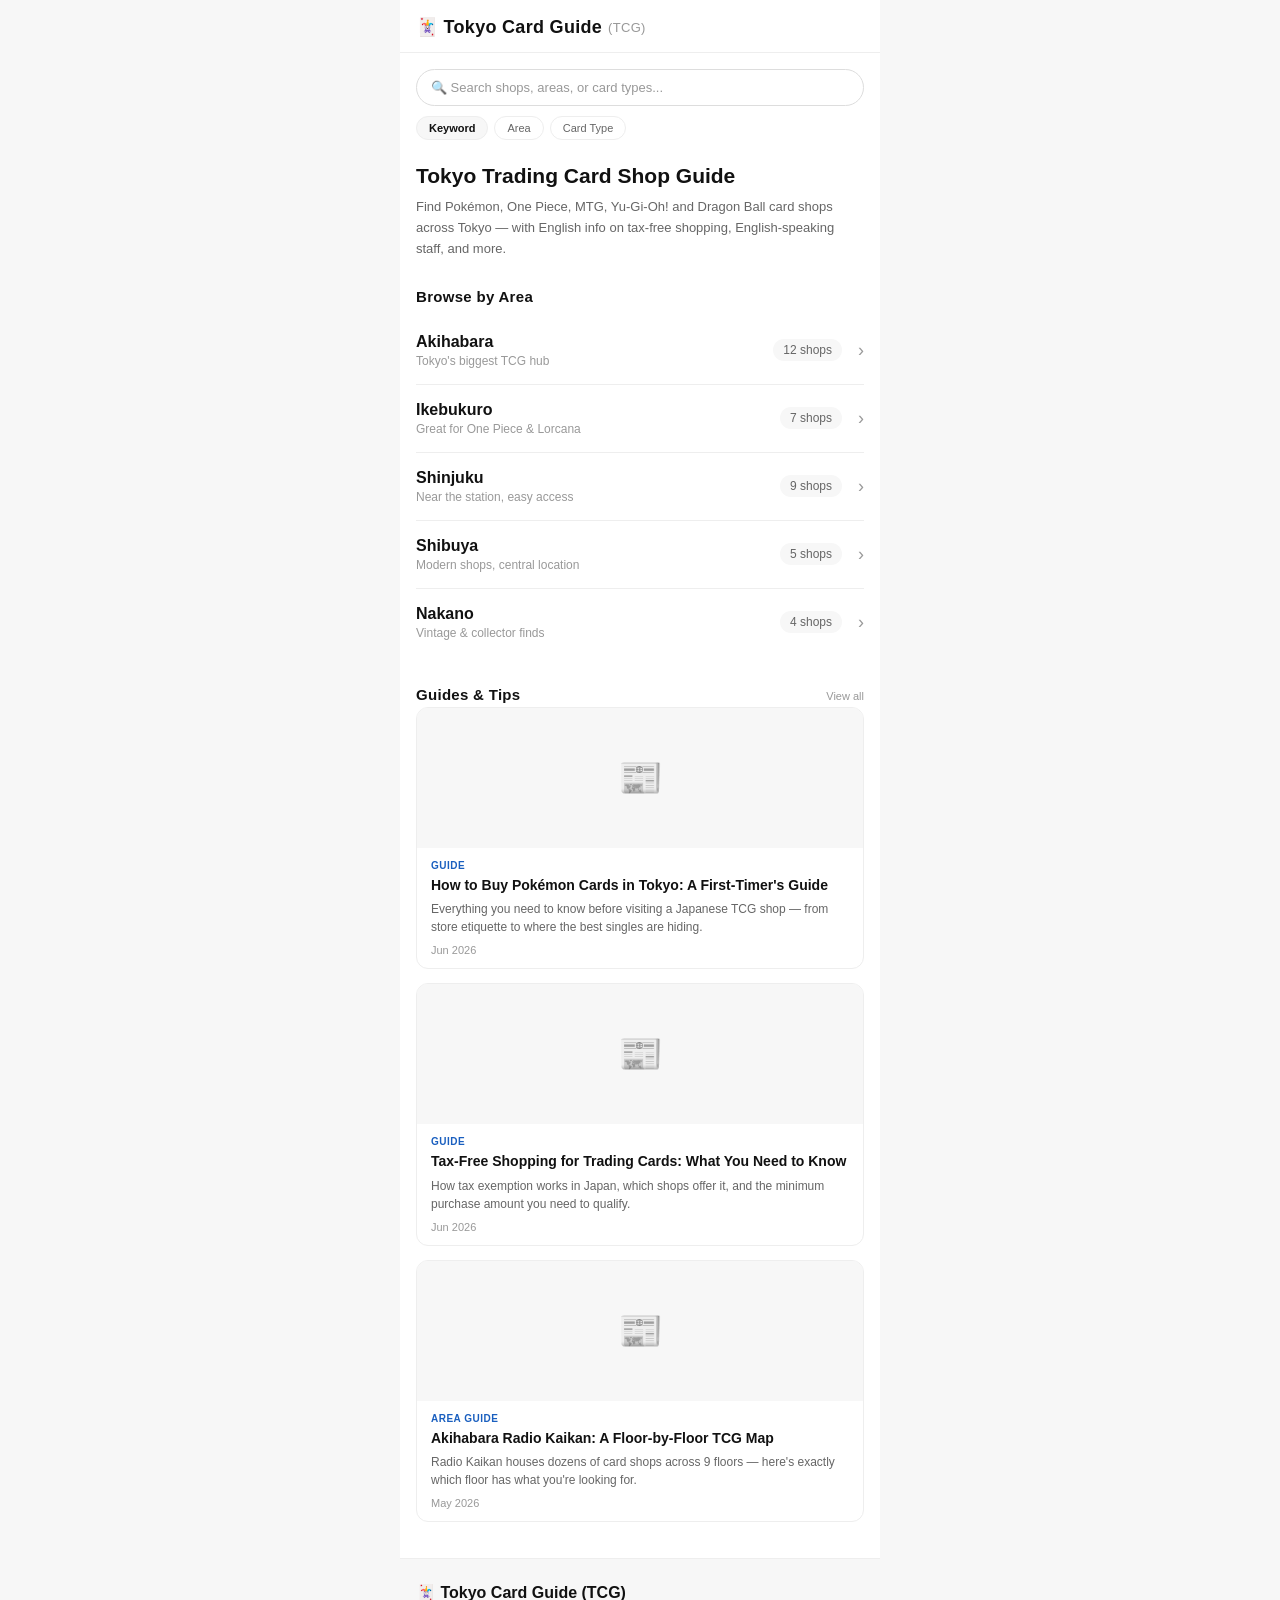
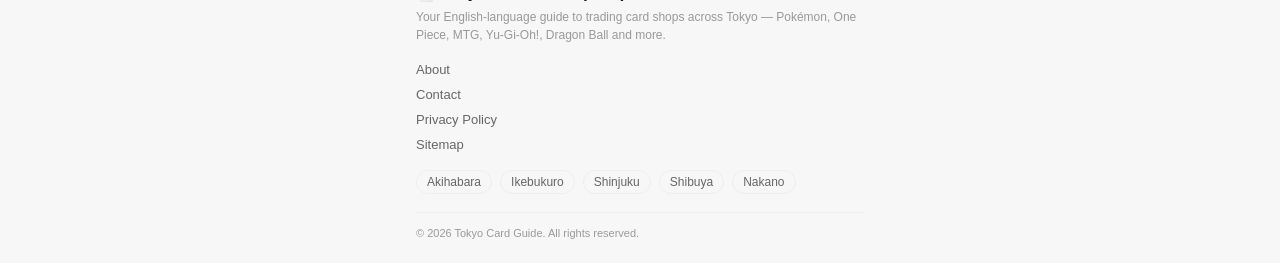
==== index.html @ d013897f "Add files via upload" ====
<!DOCTYPE html>
<html lang="en">
<head>
<meta charset="UTF-8">
<meta name="viewport" content="width=device-width, initial-scale=1.0">
<title>Tokyo Card Guide (TCG) - Trading Card Shop Guide for Tokyo</title>
<meta name="description" content="Find Pokémon, One Piece, MTG, Yu-Gi-Oh! and Dragon Ball card shops across Tokyo. English info on tax-free shopping, English-speaking staff, and more.">
<link rel="canonical" href="https://tokyocardguide.com/">
<link rel="stylesheet" href="style.css">
</head>
<body>
<div id="app">

  <!-- HEADER -->
  <header class="header">
    <div class="header-top">
      <div class="logo"><a href="index.html">🃏 Tokyo Card Guide <span>(TCG)</span></a></div>
    </div>
  </header>

  <div class="page-content">

    <!-- Search bar (visual placeholder for now) -->
    <div class="search-block">
      <div class="search-bar">
        <span>🔍 Search shops, areas, or card types...</span>
      </div>
      <div class="search-tabs">
        <span class="search-tab active">Keyword</span>
        <span class="search-tab">Area</span>
        <span class="search-tab">Card Type</span>
      </div>
    </div>

    <!-- About -->
    <div class="about-block">
      <h1>Tokyo Trading Card Shop Guide</h1>
      <p>Find Pokémon, One Piece, MTG, Yu-Gi-Oh! and Dragon Ball card shops across Tokyo — with English info on tax-free shopping, English-speaking staff, and more.</p>
    </div>

    <!-- Area list -->
    <div class="section-header">
      <h2>Browse by Area</h2>
    </div>
    <div class="area-list">

      <a class="area-item" href="akihabara.html">
        <div>
          <div class="area-name">Akihabara</div>
          <div class="area-meta">Tokyo's biggest TCG hub</div>
        </div>
        <div class="area-right">
          <span class="area-count">12 shops</span>
          <span class="area-arrow">›</span>
        </div>
      </a>

      <a class="area-item" href="ikebukuro.html">
        <div>
          <div class="area-name">Ikebukuro</div>
          <div class="area-meta">Great for One Piece &amp; Lorcana</div>
        </div>
        <div class="area-right">
          <span class="area-count">7 shops</span>
          <span class="area-arrow">›</span>
        </div>
      </a>

      <a class="area-item" href="shinjuku.html">
        <div>
          <div class="area-name">Shinjuku</div>
          <div class="area-meta">Near the station, easy access</div>
        </div>
        <div class="area-right">
          <span class="area-count">9 shops</span>
          <span class="area-arrow">›</span>
        </div>
      </a>

      <a class="area-item" href="shibuya.html">
        <div>
          <div class="area-name">Shibuya</div>
          <div class="area-meta">Modern shops, central location</div>
        </div>
        <div class="area-right">
          <span class="area-count">5 shops</span>
          <span class="area-arrow">›</span>
        </div>
      </a>

      <a class="area-item" href="nakano.html">
        <div>
          <div class="area-name">Nakano</div>
          <div class="area-meta">Vintage &amp; collector finds</div>
        </div>
        <div class="area-right">
          <span class="area-count">4 shops</span>
          <span class="area-arrow">›</span>
        </div>
      </a>

    </div>

    <!-- Featured guides -->
    <div class="section-header">
      <h2>Guides &amp; Tips</h2>
      <a href="blog.html">View all</a>
    </div>
    <div class="guide-list">

      <a class="guide-card" href="how-to-buy-pokemon-cards-tokyo.html">
        <div class="guide-img">📰</div>
        <div class="guide-body">
          <div class="guide-tag">Guide</div>
          <div class="guide-title">How to Buy Pokémon Cards in Tokyo: A First-Timer's Guide</div>
          <div class="guide-excerpt">Everything you need to know before visiting a Japanese TCG shop — from store etiquette to where the best singles are hiding.</div>
          <div class="guide-date">Jun 2026</div>
        </div>
      </a>

      <a class="guide-card" href="tax-free-shopping-trading-cards.html">
        <div class="guide-img">📰</div>
        <div class="guide-body">
          <div class="guide-tag">Guide</div>
          <div class="guide-title">Tax-Free Shopping for Trading Cards: What You Need to Know</div>
          <div class="guide-excerpt">How tax exemption works in Japan, which shops offer it, and the minimum purchase amount you need to qualify.</div>
          <div class="guide-date">Jun 2026</div>
        </div>
      </a>

      <a class="guide-card" href="akihabara-radio-kaikan-floor-guide.html">
        <div class="guide-img">📰</div>
        <div class="guide-body">
          <div class="guide-tag">Area Guide</div>
          <div class="guide-title">Akihabara Radio Kaikan: A Floor-by-Floor TCG Map</div>
          <div class="guide-excerpt">Radio Kaikan houses dozens of card shops across 9 floors — here's exactly which floor has what you're looking for.</div>
          <div class="guide-date">May 2026</div>
        </div>
      </a>

    </div>

  </div>

  <!-- FOOTER -->
  <footer class="site-footer">
    <div class="footer-logo">🃏 Tokyo Card Guide (TCG)</div>
    <div class="footer-tagline">Your English-language guide to trading card shops across Tokyo — Pokémon, One Piece, MTG, Yu-Gi-Oh!, Dragon Ball and more.</div>
    <div class="footer-links">
      <a href="about.html">About</a>
      <a href="contact.html">Contact</a>
      <a href="privacy.html">Privacy Policy</a>
      <a href="sitemap.html">Sitemap</a>
    </div>
    <div class="footer-areas">
      <a href="akihabara.html">Akihabara</a>
      <a href="ikebukuro.html">Ikebukuro</a>
      <a href="shinjuku.html">Shinjuku</a>
      <a href="shibuya.html">Shibuya</a>
      <a href="nakano.html">Nakano</a>
    </div>
    <div class="footer-bottom">© 2026 Tokyo Card Guide. All rights reserved.</div>
  </footer>

</div>
</body>
</html>
---- style.css ----
/* ============================================
   Tokyo Card Guide (TCG) - Shared Stylesheet
   ============================================ */

* { box-sizing: border-box; margin: 0; padding: 0; }

:root {
  --color-bg: #ffffff;
  --color-bg-secondary: #f7f7f7;
  --color-text: #111111;
  --color-text-secondary: #666666;
  --color-text-tertiary: #999999;
  --color-border: #eeeeee;
  --color-border-strong: #dddddd;
  --color-accent: #111111;

  --tag-tax-bg: #f0faf0;
  --tag-tax-text: #2a7a2a;
  --tag-tax-border: #b8e0b8;

  --tag-eng-bg: #eef5ff;
  --tag-eng-text: #1a5fbf;
  --tag-eng-border: #b3d0f5;

  --tag-oripa-bg: #fef3e7;
  --tag-oripa-text: #b5560a;
  --tag-oripa-border: #f4cfa8;

  --status-open: #2a7a2a;
  --status-closed: #aa2222;

  --radius-md: 10px;
  --radius-lg: 12px;
}

body {
  font-family: -apple-system, BlinkMacSystemFont, "Segoe UI", Roboto, sans-serif;
  background: var(--color-bg-secondary);
  color: var(--color-text);
  -webkit-font-smoothing: antialiased;
}

#app {
  max-width: 480px;
  margin: 0 auto;
  background: var(--color-bg);
  min-height: 100vh;
  display: flex;
  flex-direction: column;
}

a { color: inherit; text-decoration: none; }

/* ============================================
   HEADER
   ============================================ */
.header {
  padding: 16px 16px 14px;
  border-bottom: 1px solid var(--color-border);
  position: sticky;
  top: 0;
  background: var(--color-bg);
  z-index: 10;
}
.header-top {
  display: flex;
  align-items: center;
  justify-content: space-between;
}
.logo {
  font-size: 18px;
  font-weight: 700;
  letter-spacing: 0.3px;
}
.logo span {
  color: var(--color-text-tertiary);
  font-weight: 400;
  font-size: 13px;
}
.logo a { display: flex; align-items: center; gap: 6px; }

/* ============================================
   PAGE CONTENT WRAPPER
   ============================================ */
.page-content { flex: 1; padding-bottom: 8px; }

/* ============================================
   SEARCH BAR (visual placeholder)
   ============================================ */
.search-block { padding: 16px 16px 8px; }
.search-bar {
  display: flex; align-items: center; gap: 8px;
  border: 1px solid var(--color-border-strong);
  border-radius: 24px; padding: 10px 14px;
  color: var(--color-text-tertiary); font-size: 13px;
}
.search-tabs { display: flex; gap: 6px; margin-top: 10px; }
.search-tab {
  font-size: 11px; padding: 5px 12px; border-radius: 16px;
  border: 1px solid var(--color-border); color: var(--color-text-secondary);
}
.search-tab.active {
  background: var(--color-bg-secondary); color: var(--color-text); font-weight: 600;
}

/* ============================================
   ABOUT / HERO BLOCK
   ============================================ */
.about-block { padding: 14px 16px 6px; }
.about-block h1 { font-size: 21px; font-weight: 700; margin-bottom: 8px; line-height: 1.3; }
.about-block p { font-size: 13px; color: var(--color-text-secondary); line-height: 1.6; }

/* ============================================
   SECTION HEADERS
   ============================================ */
.section-header {
  padding: 22px 16px 4px;
  display: flex; align-items: baseline; justify-content: space-between;
}
.section-header h2 { font-size: 15px; font-weight: 700; letter-spacing: 0.3px; }
.section-header span { font-size: 11px; color: var(--color-text-tertiary); }
.section-header a { font-size: 11px; color: var(--color-text-tertiary); }

/* ============================================
   AREA LIST (Top page)
   ============================================ */
.area-list { padding: 8px 16px; }
.area-item {
  display: flex; align-items: center; justify-content: space-between;
  padding: 16px 0; border-bottom: 1px solid var(--color-border);
}
.area-item:last-child { border-bottom: none; }
.area-name { font-size: 16px; font-weight: 700; margin-bottom: 3px; }
.area-meta { font-size: 12px; color: var(--color-text-tertiary); }
.area-count {
  font-size: 12px; color: var(--color-text-secondary);
  background: var(--color-bg-secondary); padding: 4px 10px;
  border-radius: 20px; white-space: nowrap;
}
.area-arrow { color: var(--color-text-tertiary); font-size: 18px; margin-left: 8px; }
.area-right { display: flex; align-items: center; gap: 8px; }

/* ============================================
   GUIDE / ARTICLE CARDS
   ============================================ */
.guide-list { padding: 0 16px; display: flex; flex-direction: column; gap: 14px; }
.guide-card {
  border: 1px solid var(--color-border); border-radius: var(--radius-lg);
  overflow: hidden; display: block;
}
.guide-img {
  width: 100%; height: 140px; background: var(--color-bg-secondary);
  display: flex; align-items: center; justify-content: center;
  font-size: 36px; color: var(--color-text-tertiary);
  object-fit: cover;
}
.guide-body { padding: 12px 14px; }
.guide-tag {
  font-size: 10px; color: #1a5fbf; font-weight: 700;
  text-transform: uppercase; letter-spacing: 0.5px; margin-bottom: 5px;
}
.guide-title { font-size: 14px; font-weight: 700; line-height: 1.4; margin-bottom: 5px; }
.guide-excerpt { font-size: 12px; color: var(--color-text-secondary); line-height: 1.5; margin-bottom: 8px; }
.guide-date { font-size: 11px; color: var(--color-text-tertiary); }

/* ============================================
   BREADCRUMB
   ============================================ */
.breadcrumb { padding: 12px 16px 0; font-size: 12px; color: var(--color-text-tertiary); }
.breadcrumb a { color: #1a5fbf; }

/* ============================================
   AREA HERO (Area page)
   ============================================ */
.area-hero { padding: 8px 16px 16px; }
.area-hero h1 { font-size: 21px; font-weight: 700; margin-bottom: 6px; }
.area-hero p { font-size: 13px; color: var(--color-text-secondary); line-height: 1.6; }

/* ============================================
   SHOP CARDS (Area page list)
   ============================================ */
.shop-list { padding: 0 16px; display: flex; flex-direction: column; gap: 14px; }
.shop-card {
  border: 1px solid var(--color-border); border-radius: var(--radius-lg);
  overflow: hidden; display: block; background: var(--color-bg);
}
.shop-card-img {
  width: 100%; height: 140px; background: var(--color-bg-secondary);
  display: flex; align-items: center; justify-content: center;
  font-size: 36px; color: var(--color-text-tertiary); object-fit: cover;
}
.shop-card-body { padding: 12px 14px; }
.shop-card-name { font-size: 15px; font-weight: 700; margin-bottom: 2px; }
.shop-card-sub { font-size: 12px; color: var(--color-text-tertiary); margin-bottom: 8px; }
.shop-card-tags { display: flex; flex-wrap: wrap; gap: 5px; margin-bottom: 8px; }
.shop-card-foot {
  display: flex; align-items: center; justify-content: space-between;
  font-size: 12px; color: var(--color-text-secondary);
}

/* ============================================
   TAGS (shared across shop card + detail page)
   ============================================ */
.tag {
  font-size: 11px; padding: 3px 9px; border-radius: 20px;
  border: 1px solid var(--color-border); color: var(--color-text-secondary);
  white-space: nowrap; display: inline-block;
}
.tag.tax { background: var(--tag-tax-bg); color: var(--tag-tax-text); border-color: var(--tag-tax-border); }
.tag.eng { background: var(--tag-eng-bg); color: var(--tag-eng-text); border-color: var(--tag-eng-border); }
.tag.oripa { background: var(--tag-oripa-bg); color: var(--tag-oripa-text); border-color: var(--tag-oripa-border); }

.open-now { color: var(--status-open); font-weight: 600; }
.closed-now { color: var(--status-closed); font-weight: 600; }

/* ============================================
   SHOP DETAIL PAGE
   ============================================ */
.shop-hero-img {
  width: 100%; height: 220px; background: var(--color-bg-secondary);
  display: flex; align-items: center; justify-content: center;
  font-size: 48px; color: var(--color-text-tertiary); object-fit: cover;
}
.shop-detail { padding: 16px; }
.shop-cat {
  font-size: 11px; color: var(--color-text-tertiary); text-transform: uppercase;
  letter-spacing: 0.5px; margin-bottom: 6px;
}
.shop-detail h1 { font-size: 21px; font-weight: 700; margin-bottom: 4px; line-height: 1.3; }
.shop-detail-jp { font-size: 13px; color: var(--color-text-tertiary); margin-bottom: 14px; }

.status-row { display: flex; align-items: center; gap: 8px; margin-bottom: 14px; font-size: 13px; }
.status-row .open-now, .status-row .closed-now { font-weight: 700; }

.tags-block { display: flex; flex-wrap: wrap; gap: 6px; margin-bottom: 16px; }

.info-section { margin-bottom: 16px; }
.info-section h3 {
  font-size: 12px; font-weight: 700; text-transform: uppercase;
  letter-spacing: 0.5px; color: var(--color-text-tertiary); margin-bottom: 8px;
}
.info-row {
  display: flex; gap: 10px; font-size: 13px; color: var(--color-text);
  margin-bottom: 8px; line-height: 1.5; align-items: flex-start;
}
.info-row i {
  color: var(--color-text-tertiary); font-size: 16px; margin-top: 1px;
  flex-shrink: 0; width: 18px; text-align: center;
}

.collector-tips { background: var(--color-bg-secondary); border-radius: var(--radius-md); padding: 12px 14px; }
.collector-tips ul { margin-top: 8px; padding-left: 18px; }
.collector-tips li { font-size: 13px; color: var(--color-text-secondary); margin-bottom: 5px; line-height: 1.5; }

.map-embed { width: 100%; height: 200px; border: 0; border-radius: var(--radius-md); }
.map-placeholder {
  width: 100%; height: 150px; background: var(--color-bg-secondary);
  border-radius: var(--radius-md); display: flex; align-items: center;
  justify-content: center; color: var(--color-text-tertiary); font-size: 13px;
  flex-direction: column; gap: 6px;
}
.map-placeholder i { font-size: 24px; }

.dir-btn {
  display: block; width: 100%; margin-top: 16px; padding: 13px;
  background: var(--color-accent); color: #ffffff; border: none;
  border-radius: var(--radius-md); font-size: 14px; font-weight: 700;
  cursor: pointer; font-family: inherit; text-align: center;
}
.dir-btn:hover { background: #333; }

/* ============================================
   FOOTER
   ============================================ */
.site-footer {
  margin-top: 28px; border-top: 1px solid var(--color-border);
  background: var(--color-bg-secondary); padding: 24px 16px;
}
.footer-logo { font-size: 16px; font-weight: 700; margin-bottom: 6px; }
.footer-tagline { font-size: 12px; color: var(--color-text-tertiary); margin-bottom: 18px; line-height: 1.5; }
.footer-links { display: flex; flex-direction: column; gap: 10px; margin-bottom: 18px; }
.footer-links a { font-size: 13px; color: var(--color-text-secondary); }
.footer-areas { display: flex; flex-wrap: wrap; gap: 8px; margin-bottom: 18px; }
.footer-areas a {
  font-size: 12px; color: var(--color-text-secondary);
  border: 1px solid var(--color-border); padding: 4px 10px; border-radius: 14px;
}
.footer-bottom {
  font-size: 11px; color: var(--color-text-tertiary);
  border-top: 1px solid var(--color-border); padding-top: 14px;
}
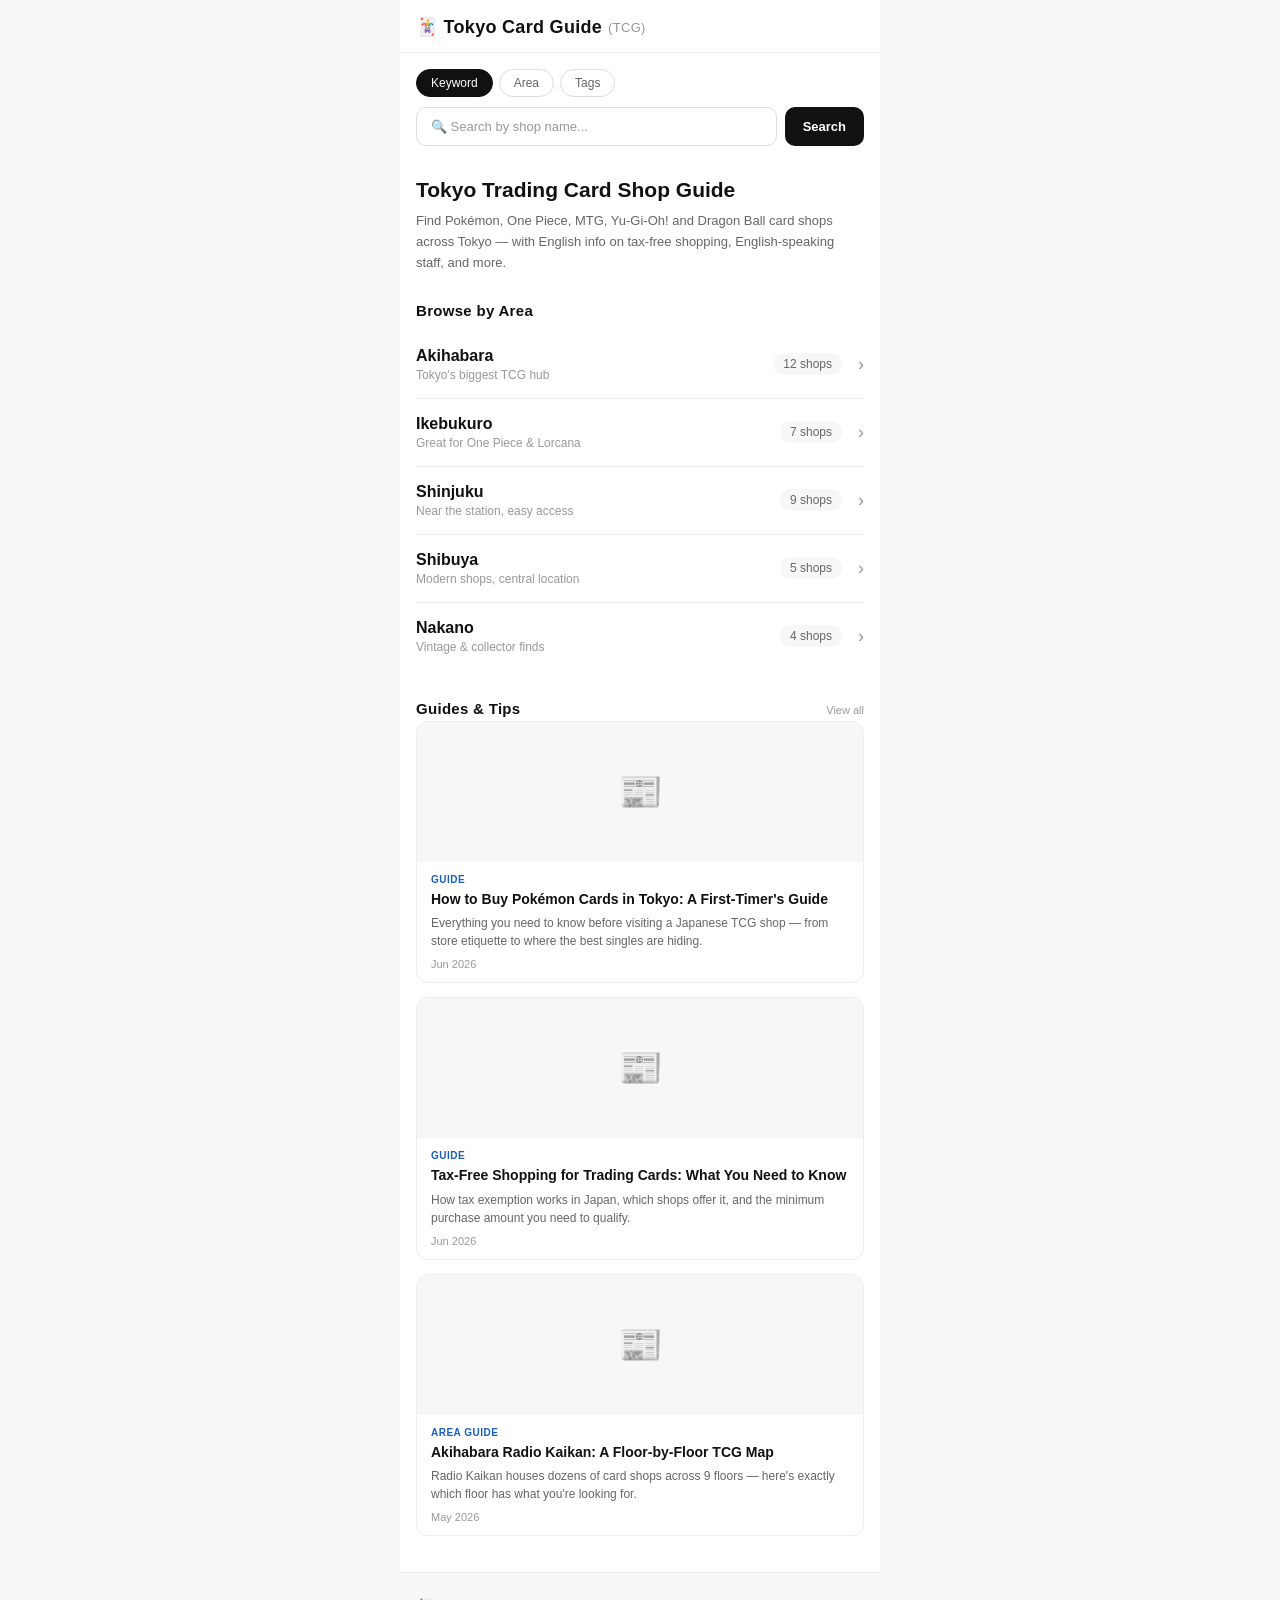
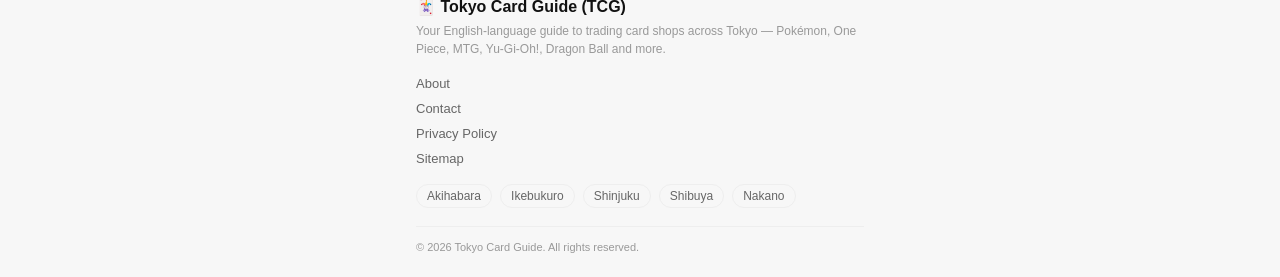
==== commit e806e7d8: "Add files via upload" ====
--- a/index.html
+++ b/index.html
@@ -22,14 +22,53 @@
 
     <!-- Search bar (visual placeholder for now) -->
     <div class="search-block">
-      <div class="search-bar">
-        <span>🔍 Search shops, areas, or card types...</span>
-      </div>
+
       <div class="search-tabs">
-        <span class="search-tab active">Keyword</span>
-        <span class="search-tab">Area</span>
-        <span class="search-tab">Card Type</span>
-      </div>
+        <button class="search-tab active" data-panel="keyword" type="button">Keyword</button>
+        <button class="search-tab" data-panel="area" type="button">Area</button>
+        <button class="search-tab" data-panel="genre" type="button">Tags</button>
+      </div>
+
+      <!-- KEYWORD PANEL -->
+      <div class="search-panel active" id="panel-keyword">
+        <div class="keyword-bar">
+          <div class="keyword-input">🔍 Search by shop name...</div>
+          <button class="keyword-btn" type="button">Search</button>
+        </div>
+      </div>
+
+      <!-- AREA PANEL -->
+      <div class="search-panel" id="panel-area">
+        <div class="area-quick-list">
+          <a class="area-quick-item" href="akihabara.html"><span>Akihabara</span><span>12 shops ›</span></a>
+          <a class="area-quick-item" href="ikebukuro.html"><span>Ikebukuro</span><span>7 shops ›</span></a>
+          <a class="area-quick-item" href="shinjuku.html"><span>Shinjuku</span><span>9 shops ›</span></a>
+          <a class="area-quick-item" href="shibuya.html"><span>Shibuya</span><span>5 shops ›</span></a>
+          <a class="area-quick-item" href="nakano.html"><span>Nakano</span><span>4 shops ›</span></a>
+        </div>
+      </div>
+
+      <!-- GENRE / TAGS PANEL -->
+      <div class="search-panel" id="panel-genre">
+        <div class="tag-section-label">Card Type</div>
+        <div class="tag-cloud">
+          <span class="tag-chip">Pokémon</span>
+          <span class="tag-chip">One Piece</span>
+          <span class="tag-chip">MTG</span>
+          <span class="tag-chip">Yu-Gi-Oh!</span>
+          <span class="tag-chip">Dragon Ball</span>
+        </div>
+        <div class="tag-section-label">Services</div>
+        <div class="tag-cloud">
+          <span class="tag-chip tax">Tax-Free</span>
+          <span class="tag-chip eng">English OK</span>
+          <span class="tag-chip">Credit Card OK</span>
+          <span class="tag-chip">Buyback</span>
+          <span class="tag-chip oripa">Oripa</span>
+          <span class="tag-chip">Duel Space</span>
+        </div>
+      </div>
+
     </div>
 
     <!-- About -->
@@ -163,5 +202,17 @@
   </footer>
 
 </div>
+
+<script>
+document.querySelectorAll('.search-tab').forEach(tab => {
+  tab.addEventListener('click', () => {
+    document.querySelectorAll('.search-tab').forEach(t => t.classList.remove('active'));
+    tab.classList.add('active');
+    document.querySelectorAll('.search-panel').forEach(p => p.classList.remove('active'));
+    document.getElementById('panel-' + tab.dataset.panel).classList.add('active');
+  });
+});
+</script>
+
 </body>
 </html>
--- a/style.css
+++ b/style.css
@@ -85,23 +85,61 @@
 .page-content { flex: 1; padding-bottom: 8px; }
 
 /* ============================================
-   SEARCH BAR (visual placeholder)
-   ============================================ */
-.search-block { padding: 16px 16px 8px; }
-.search-bar {
-  display: flex; align-items: center; gap: 8px;
+   SEARCH BAR (tabbed: Keyword / Area / Tags)
+   ============================================ */
+.search-block { padding: 16px; }
+
+.search-tabs { display: flex; gap: 6px; margin-bottom: 10px; }
+.search-tab {
+  font-size: 12px; padding: 6px 14px; border-radius: 18px;
   border: 1px solid var(--color-border-strong);
-  border-radius: 24px; padding: 10px 14px;
-  color: var(--color-text-tertiary); font-size: 13px;
-}
-.search-tabs { display: flex; gap: 6px; margin-top: 10px; }
-.search-tab {
-  font-size: 11px; padding: 5px 12px; border-radius: 16px;
-  border: 1px solid var(--color-border); color: var(--color-text-secondary);
+  background: var(--color-bg); color: var(--color-text-secondary);
+  cursor: pointer; font-family: inherit; font-weight: 500;
 }
 .search-tab.active {
-  background: var(--color-bg-secondary); color: var(--color-text); font-weight: 600;
-}
+  background: var(--color-text); color: var(--color-bg);
+  border-color: var(--color-text);
+}
+
+.search-panel { display: none; }
+.search-panel.active { display: block; }
+
+.keyword-bar { display: flex; gap: 8px; }
+.keyword-input {
+  flex: 1; border: 1px solid var(--color-border-strong);
+  border-radius: 10px; padding: 11px 14px; font-size: 13px;
+  color: var(--color-text-tertiary); background: var(--color-bg);
+}
+.keyword-btn {
+  background: var(--color-text); color: var(--color-bg);
+  border: none; border-radius: 10px; padding: 11px 18px;
+  font-size: 13px; font-weight: 600; cursor: pointer; font-family: inherit;
+}
+
+.area-quick-list { display: flex; flex-direction: column; gap: 2px; }
+.area-quick-item {
+  display: flex; align-items: center; justify-content: space-between;
+  padding: 11px 4px; border-bottom: 1px solid var(--color-border);
+  font-size: 13px;
+}
+.area-quick-item:last-child { border-bottom: none; }
+.area-quick-item span:last-child { color: var(--color-text-tertiary); font-size: 12px; }
+
+.tag-cloud { display: flex; flex-wrap: wrap; gap: 8px; }
+.tag-chip {
+  font-size: 12px; padding: 7px 14px; border-radius: 20px;
+  border: 1px solid var(--color-border-strong);
+  color: var(--color-text-secondary); white-space: nowrap;
+}
+.tag-chip.tax { background: var(--tag-tax-bg); color: var(--tag-tax-text); border-color: var(--tag-tax-border); }
+.tag-chip.eng { background: var(--tag-eng-bg); color: var(--tag-eng-text); border-color: var(--tag-eng-border); }
+.tag-chip.oripa { background: var(--tag-oripa-bg); color: var(--tag-oripa-text); border-color: var(--tag-oripa-border); }
+
+.tag-section-label {
+  font-size: 11px; color: var(--color-text-tertiary); text-transform: uppercase;
+  letter-spacing: 0.5px; margin: 14px 0 8px; font-weight: 600;
+}
+.tag-section-label:first-child { margin-top: 0; }
 
 /* ============================================
    ABOUT / HERO BLOCK
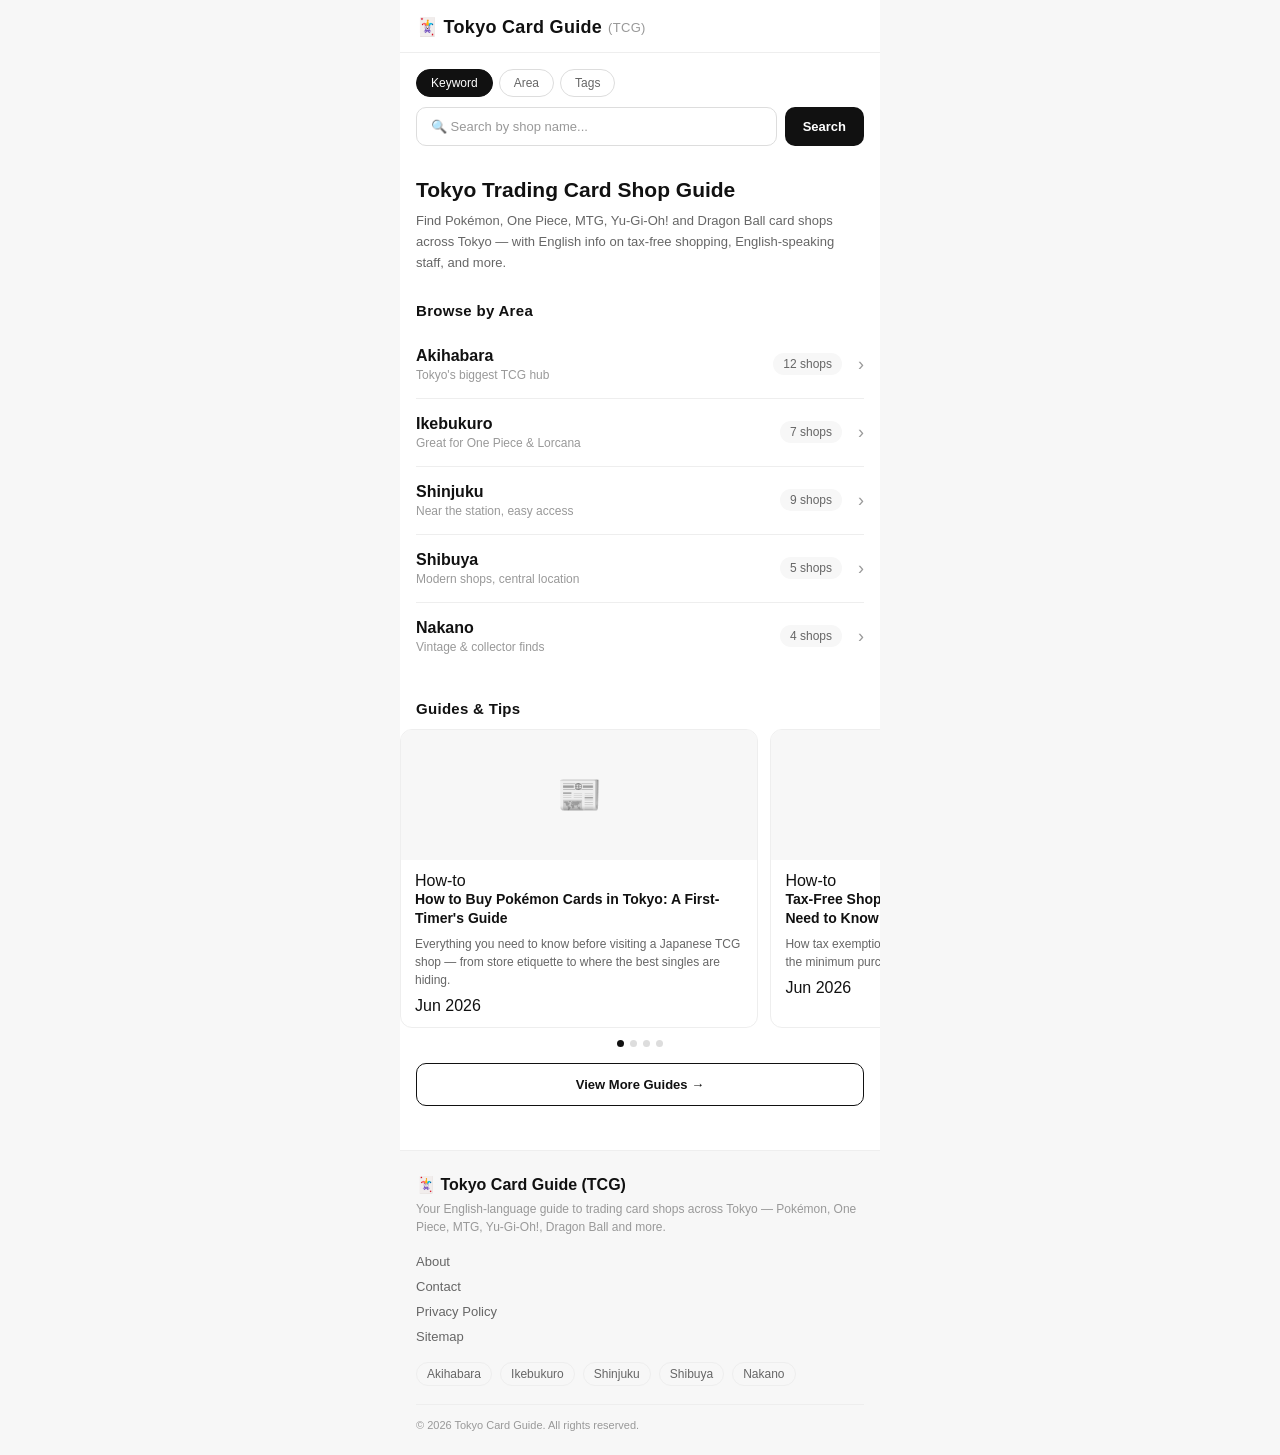
==== commit 3bc45216: "Add files via upload" ====
--- a/index.html
+++ b/index.html
@@ -25,7 +25,7 @@
 
       <div class="search-tabs">
         <button class="search-tab active" data-panel="keyword" type="button">Keyword</button>
-        <button class="search-tab" data-panel="area" type="button">Area</button>
+        <a class="search-tab" href="#browse-by-area" type="button">Area</a>
         <button class="search-tab" data-panel="genre" type="button">Tags</button>
       </div>
 
@@ -34,17 +34,6 @@
         <div class="keyword-bar">
           <div class="keyword-input">🔍 Search by shop name...</div>
           <button class="keyword-btn" type="button">Search</button>
-        </div>
-      </div>
-
-      <!-- AREA PANEL -->
-      <div class="search-panel" id="panel-area">
-        <div class="area-quick-list">
-          <a class="area-quick-item" href="akihabara.html"><span>Akihabara</span><span>12 shops ›</span></a>
-          <a class="area-quick-item" href="ikebukuro.html"><span>Ikebukuro</span><span>7 shops ›</span></a>
-          <a class="area-quick-item" href="shinjuku.html"><span>Shinjuku</span><span>9 shops ›</span></a>
-          <a class="area-quick-item" href="shibuya.html"><span>Shibuya</span><span>5 shops ›</span></a>
-          <a class="area-quick-item" href="nakano.html"><span>Nakano</span><span>4 shops ›</span></a>
         </div>
       </div>
 
@@ -78,7 +67,7 @@
     </div>
 
     <!-- Area list -->
-    <div class="section-header">
+    <div class="section-header" id="browse-by-area">
       <h2>Browse by Area</h2>
     </div>
     <div class="area-list">
@@ -143,40 +132,66 @@
     <!-- Featured guides -->
     <div class="section-header">
       <h2>Guides &amp; Tips</h2>
-      <a href="blog.html">View all</a>
-    </div>
-    <div class="guide-list">
-
-      <a class="guide-card" href="how-to-buy-pokemon-cards-tokyo.html">
-        <div class="guide-img">📰</div>
-        <div class="guide-body">
-          <div class="guide-tag">Guide</div>
-          <div class="guide-title">How to Buy Pokémon Cards in Tokyo: A First-Timer's Guide</div>
-          <div class="guide-excerpt">Everything you need to know before visiting a Japanese TCG shop — from store etiquette to where the best singles are hiding.</div>
-          <div class="guide-date">Jun 2026</div>
-        </div>
-      </a>
-
-      <a class="guide-card" href="tax-free-shopping-trading-cards.html">
-        <div class="guide-img">📰</div>
-        <div class="guide-body">
-          <div class="guide-tag">Guide</div>
-          <div class="guide-title">Tax-Free Shopping for Trading Cards: What You Need to Know</div>
-          <div class="guide-excerpt">How tax exemption works in Japan, which shops offer it, and the minimum purchase amount you need to qualify.</div>
-          <div class="guide-date">Jun 2026</div>
-        </div>
-      </a>
-
-      <a class="guide-card" href="akihabara-radio-kaikan-floor-guide.html">
-        <div class="guide-img">📰</div>
-        <div class="guide-body">
-          <div class="guide-tag">Area Guide</div>
-          <div class="guide-title">Akihabara Radio Kaikan: A Floor-by-Floor TCG Map</div>
-          <div class="guide-excerpt">Radio Kaikan houses dozens of card shops across 9 floors — here's exactly which floor has what you're looking for.</div>
-          <div class="guide-date">May 2026</div>
-        </div>
-      </a>
-
+    </div>
+
+    <!-- SLIDER -->
+    <div class="guide-slider-wrap">
+      <div class="guide-slider" id="guideSlider">
+
+        <a class="guide-slide" href="how-to-buy-pokemon-cards-tokyo.html">
+          <div class="guide-slide-img">📰</div>
+          <div class="guide-slide-body">
+            <div class="guide-tag">How-to</div>
+            <div class="guide-slide-title">How to Buy Pokémon Cards in Tokyo: A First-Timer's Guide</div>
+            <div class="guide-slide-excerpt">Everything you need to know before visiting a Japanese TCG shop — from store etiquette to where the best singles are hiding.</div>
+            <div class="guide-date">Jun 2026</div>
+          </div>
+        </a>
+
+        <a class="guide-slide" href="tax-free-shopping-trading-cards.html">
+          <div class="guide-slide-img">📰</div>
+          <div class="guide-slide-body">
+            <div class="guide-tag">How-to</div>
+            <div class="guide-slide-title">Tax-Free Shopping for Trading Cards: What You Need to Know</div>
+            <div class="guide-slide-excerpt">How tax exemption works in Japan, which shops offer it, and the minimum purchase amount you need to qualify.</div>
+            <div class="guide-date">Jun 2026</div>
+          </div>
+        </a>
+
+        <a class="guide-slide" href="akihabara-radio-kaikan-floor-guide.html">
+          <div class="guide-slide-img">📰</div>
+          <div class="guide-slide-body">
+            <div class="guide-tag">Area Guide</div>
+            <div class="guide-slide-title">Akihabara Radio Kaikan: A Floor-by-Floor TCG Map</div>
+            <div class="guide-slide-excerpt">Radio Kaikan houses dozens of card shops across 9 floors — here's exactly which floor has what you're looking for.</div>
+            <div class="guide-date">May 2026</div>
+          </div>
+        </a>
+
+        <a class="guide-slide" href="what-is-oripa.html">
+          <div class="guide-slide-img">📰</div>
+          <div class="guide-slide-body">
+            <div class="guide-tag">TCG Culture</div>
+            <div class="guide-slide-title">What is Oripa? Japan's Mystery Pack Trading Card Lottery Explained</div>
+            <div class="guide-slide-excerpt">Oripa is a uniquely Japanese way to buy trading cards — here's how it works and where to find it in Tokyo.</div>
+            <div class="guide-date">May 2026</div>
+          </div>
+        </a>
+
+      </div>
+
+      <!-- DOTS -->
+      <div class="guide-dots" id="guideDots">
+        <span class="guide-dot active"></span>
+        <span class="guide-dot"></span>
+        <span class="guide-dot"></span>
+        <span class="guide-dot"></span>
+      </div>
+    </div>
+
+    <!-- VIEW MORE BUTTON -->
+    <div style="padding: 4px 16px 8px;">
+      <a class="view-more-btn" href="blog.html">View More Guides →</a>
     </div>
 
   </div>
@@ -204,14 +219,24 @@
 </div>
 
 <script>
-document.querySelectorAll('.search-tab').forEach(tab => {
+document.querySelectorAll('.search-tab[data-panel]').forEach(tab => {
   tab.addEventListener('click', () => {
-    document.querySelectorAll('.search-tab').forEach(t => t.classList.remove('active'));
+    document.querySelectorAll('.search-tab[data-panel]').forEach(t => t.classList.remove('active'));
     tab.classList.add('active');
     document.querySelectorAll('.search-panel').forEach(p => p.classList.remove('active'));
     document.getElementById('panel-' + tab.dataset.panel).classList.add('active');
   });
 });
+
+// Guide slider dots sync
+const slider = document.getElementById('guideSlider');
+const dots = document.querySelectorAll('.guide-dot');
+if (slider && dots.length) {
+  slider.addEventListener('scroll', () => {
+    const index = Math.round(slider.scrollLeft / slider.offsetWidth);
+    dots.forEach((d, i) => d.classList.toggle('active', i === index));
+  });
+}
 </script>
 
 </body>
--- a/style.css
+++ b/style.css
@@ -1,6 +1,9 @@
 /* ============================================
    Tokyo Card Guide (TCG) - Shared Stylesheet
    ============================================ */
+
+html { scroll-behavior: smooth; }
+#browse-by-area { scroll-margin-top: 70px; }
 
 * { box-sizing: border-box; margin: 0; padding: 0; }
 
@@ -95,6 +98,7 @@
   border: 1px solid var(--color-border-strong);
   background: var(--color-bg); color: var(--color-text-secondary);
   cursor: pointer; font-family: inherit; font-weight: 500;
+  text-decoration: none; display: inline-block;
 }
 .search-tab.active {
   background: var(--color-text); color: var(--color-bg);
@@ -179,27 +183,48 @@
 .area-right { display: flex; align-items: center; gap: 8px; }
 
 /* ============================================
-   GUIDE / ARTICLE CARDS
-   ============================================ */
-.guide-list { padding: 0 16px; display: flex; flex-direction: column; gap: 14px; }
-.guide-card {
+   GUIDE SLIDER
+   ============================================ */
+.guide-slider-wrap { padding: 8px 0 4px; }
+
+.guide-slider {
+  display: flex; overflow-x: auto; scroll-snap-type: x mandatory;
+  scrollbar-width: none; gap: 12px; padding: 0 16px;
+  -webkit-overflow-scrolling: touch;
+}
+.guide-slider::-webkit-scrollbar { display: none; }
+
+.guide-slide {
+  flex: 0 0 80%; scroll-snap-align: start;
   border: 1px solid var(--color-border); border-radius: var(--radius-lg);
-  overflow: hidden; display: block;
-}
-.guide-img {
-  width: 100%; height: 140px; background: var(--color-bg-secondary);
+  overflow: hidden; display: block; text-decoration: none;
+  background: var(--color-bg);
+}
+.guide-slide-img {
+  width: 100%; height: 130px; background: var(--color-bg-secondary);
   display: flex; align-items: center; justify-content: center;
   font-size: 36px; color: var(--color-text-tertiary);
-  object-fit: cover;
-}
-.guide-body { padding: 12px 14px; }
-.guide-tag {
-  font-size: 10px; color: #1a5fbf; font-weight: 700;
-  text-transform: uppercase; letter-spacing: 0.5px; margin-bottom: 5px;
-}
-.guide-title { font-size: 14px; font-weight: 700; line-height: 1.4; margin-bottom: 5px; }
-.guide-excerpt { font-size: 12px; color: var(--color-text-secondary); line-height: 1.5; margin-bottom: 8px; }
-.guide-date { font-size: 11px; color: var(--color-text-tertiary); }
+}
+.guide-slide-body { padding: 12px 14px; }
+.guide-slide-title { font-size: 14px; font-weight: 700; line-height: 1.4; margin-bottom: 6px; color: var(--color-text); }
+.guide-slide-excerpt { font-size: 12px; color: var(--color-text-secondary); line-height: 1.5; margin-bottom: 8px; }
+
+/* DOTS */
+.guide-dots { display: flex; justify-content: center; gap: 6px; padding: 12px 0 8px; }
+.guide-dot {
+  width: 7px; height: 7px; border-radius: 50%;
+  background: var(--color-border-strong); transition: background 0.2s;
+}
+.guide-dot.active { background: var(--color-text); }
+
+/* VIEW MORE BUTTON */
+.view-more-btn {
+  display: block; width: 100%; padding: 13px;
+  border: 1px solid var(--color-text); border-radius: var(--radius-md);
+  font-size: 13px; font-weight: 600; text-align: center;
+  color: var(--color-text); text-decoration: none;
+  background: var(--color-bg);
+}
 
 /* ============================================
    BREADCRUMB
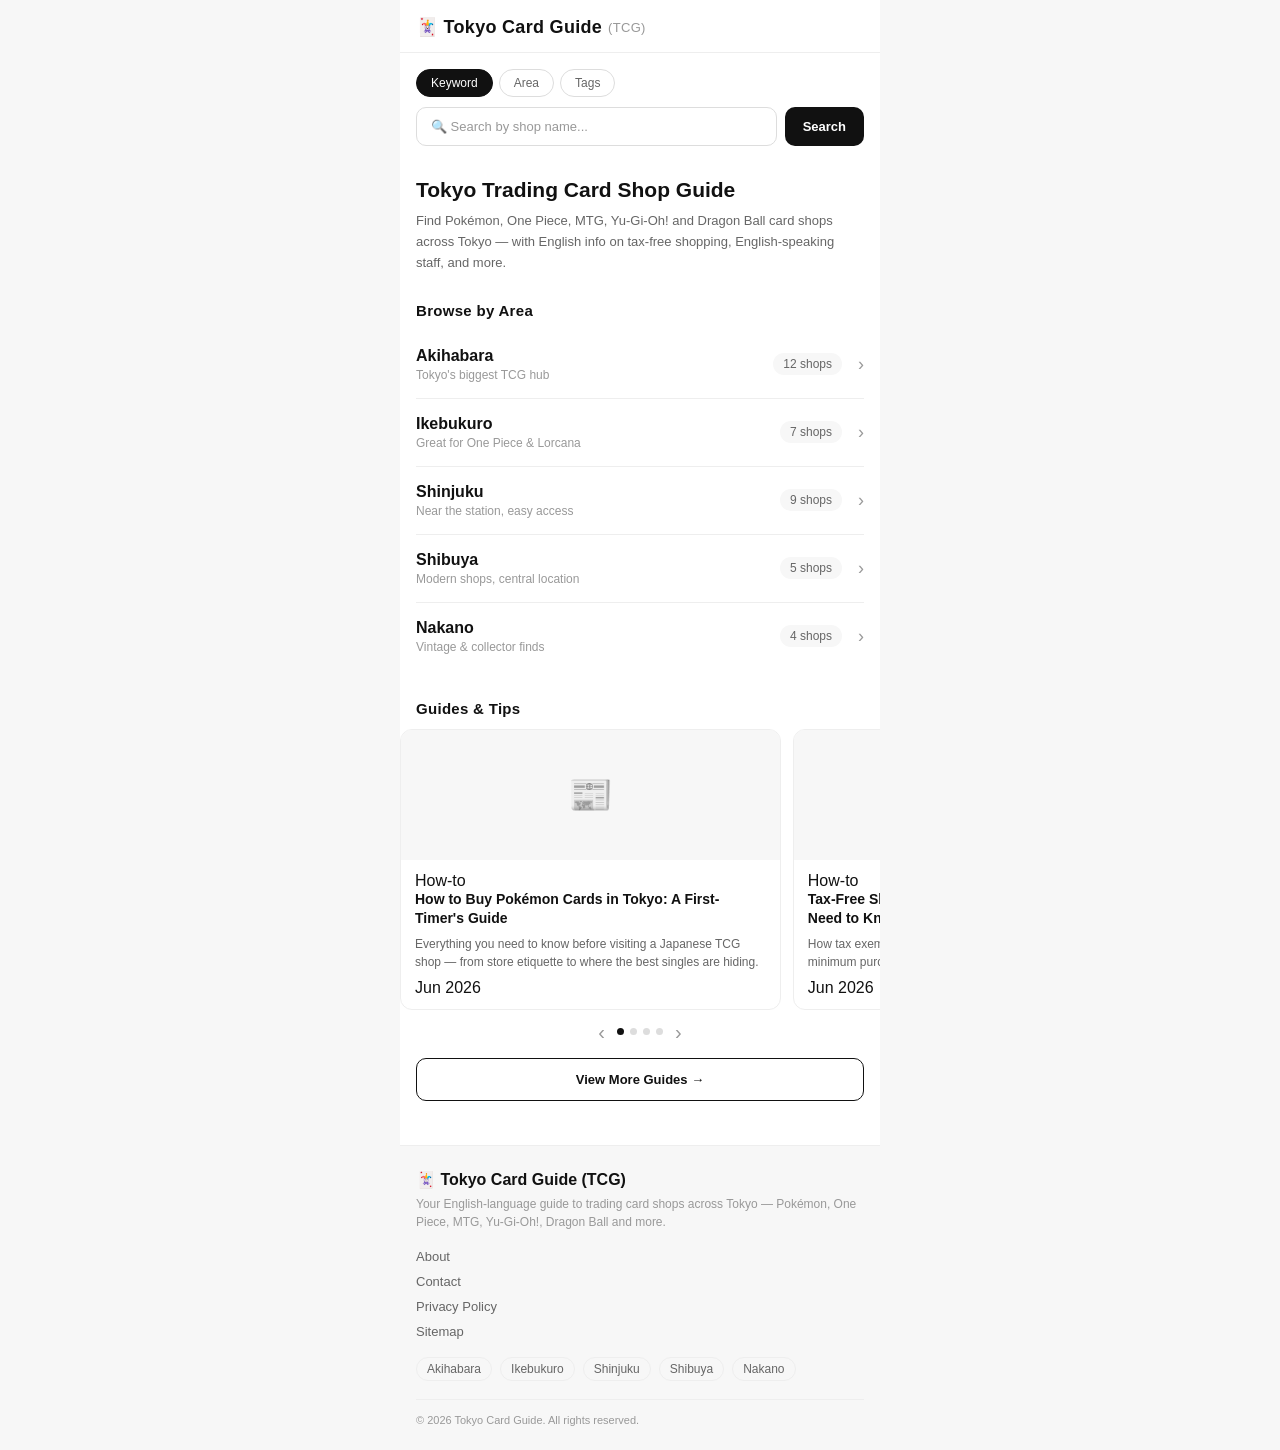
==== commit 626484f2: "Add files via upload" ====
--- a/index.html
+++ b/index.html
@@ -180,12 +180,16 @@
 
       </div>
 
-      <!-- DOTS -->
-      <div class="guide-dots" id="guideDots">
-        <span class="guide-dot active"></span>
-        <span class="guide-dot"></span>
-        <span class="guide-dot"></span>
-        <span class="guide-dot"></span>
+      <!-- DOTS + ARROWS -->
+      <div class="guide-controls">
+        <span class="slider-arrow-deco">‹</span>
+        <div class="guide-dots" id="guideDots">
+          <span class="guide-dot active"></span>
+          <span class="guide-dot"></span>
+          <span class="guide-dot"></span>
+          <span class="guide-dot"></span>
+        </div>
+        <span class="slider-arrow-deco">›</span>
       </div>
     </div>
 
--- a/style.css
+++ b/style.css
@@ -195,10 +195,20 @@
 .guide-slider::-webkit-scrollbar { display: none; }
 
 .guide-slide {
-  flex: 0 0 80%; scroll-snap-align: start;
+  flex: 0 0 85%; scroll-snap-align: start;
   border: 1px solid var(--color-border); border-radius: var(--radius-lg);
   overflow: hidden; display: block; text-decoration: none;
   background: var(--color-bg);
+}
+
+/* CONTROLS (dots + decorative arrows) */
+.guide-controls {
+  display: flex; align-items: center; justify-content: center;
+  gap: 12px; padding: 12px 0 8px;
+}
+.slider-arrow-deco {
+  font-size: 20px; color: var(--color-text-tertiary);
+  line-height: 1; user-select: none;
 }
 .guide-slide-img {
   width: 100%; height: 130px; background: var(--color-bg-secondary);
@@ -210,7 +220,7 @@
 .guide-slide-excerpt { font-size: 12px; color: var(--color-text-secondary); line-height: 1.5; margin-bottom: 8px; }
 
 /* DOTS */
-.guide-dots { display: flex; justify-content: center; gap: 6px; padding: 12px 0 8px; }
+.guide-dots { display: flex; justify-content: center; gap: 6px; }
 .guide-dot {
   width: 7px; height: 7px; border-radius: 50%;
   background: var(--color-border-strong); transition: background 0.2s;
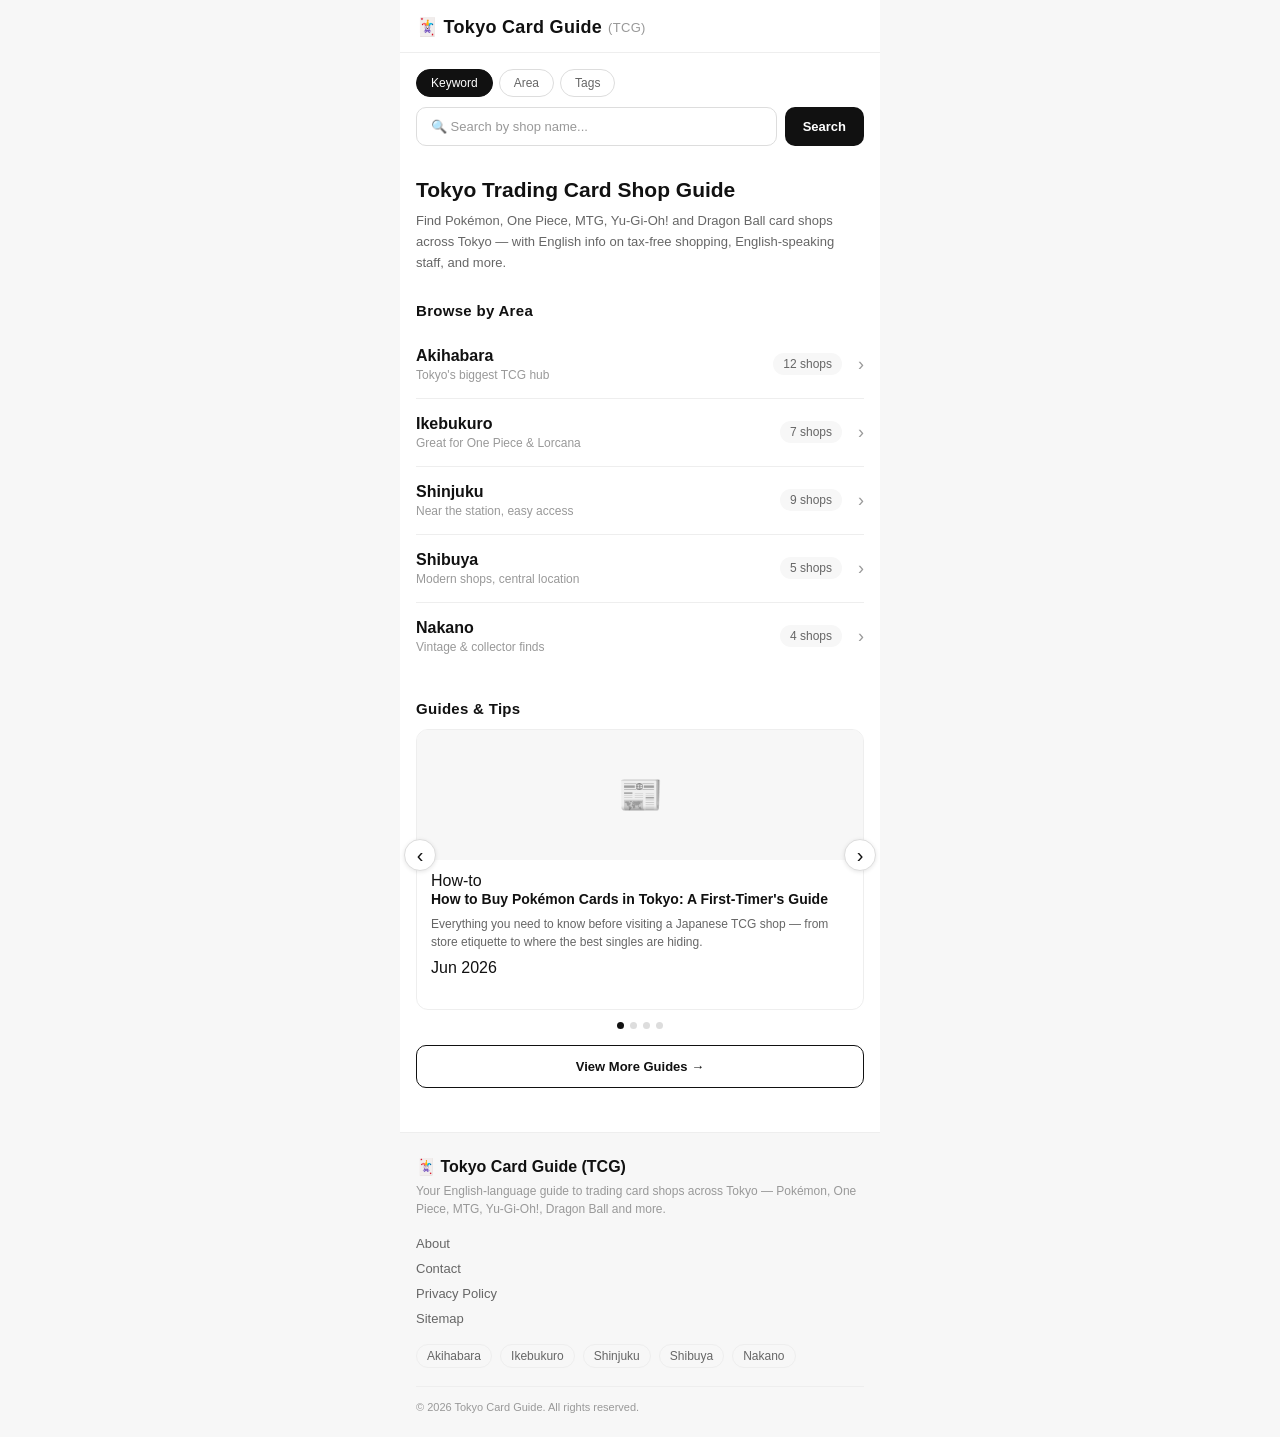
==== commit 2b9b89a2: "Add files via upload" ====
--- a/index.html
+++ b/index.html
@@ -136,60 +136,60 @@
 
     <!-- SLIDER -->
     <div class="guide-slider-wrap">
-      <div class="guide-slider" id="guideSlider">
-
-        <a class="guide-slide" href="how-to-buy-pokemon-cards-tokyo.html">
-          <div class="guide-slide-img">📰</div>
-          <div class="guide-slide-body">
-            <div class="guide-tag">How-to</div>
-            <div class="guide-slide-title">How to Buy Pokémon Cards in Tokyo: A First-Timer's Guide</div>
-            <div class="guide-slide-excerpt">Everything you need to know before visiting a Japanese TCG shop — from store etiquette to where the best singles are hiding.</div>
-            <div class="guide-date">Jun 2026</div>
-          </div>
-        </a>
-
-        <a class="guide-slide" href="tax-free-shopping-trading-cards.html">
-          <div class="guide-slide-img">📰</div>
-          <div class="guide-slide-body">
-            <div class="guide-tag">How-to</div>
-            <div class="guide-slide-title">Tax-Free Shopping for Trading Cards: What You Need to Know</div>
-            <div class="guide-slide-excerpt">How tax exemption works in Japan, which shops offer it, and the minimum purchase amount you need to qualify.</div>
-            <div class="guide-date">Jun 2026</div>
-          </div>
-        </a>
-
-        <a class="guide-slide" href="akihabara-radio-kaikan-floor-guide.html">
-          <div class="guide-slide-img">📰</div>
-          <div class="guide-slide-body">
-            <div class="guide-tag">Area Guide</div>
-            <div class="guide-slide-title">Akihabara Radio Kaikan: A Floor-by-Floor TCG Map</div>
-            <div class="guide-slide-excerpt">Radio Kaikan houses dozens of card shops across 9 floors — here's exactly which floor has what you're looking for.</div>
-            <div class="guide-date">May 2026</div>
-          </div>
-        </a>
-
-        <a class="guide-slide" href="what-is-oripa.html">
-          <div class="guide-slide-img">📰</div>
-          <div class="guide-slide-body">
-            <div class="guide-tag">TCG Culture</div>
-            <div class="guide-slide-title">What is Oripa? Japan's Mystery Pack Trading Card Lottery Explained</div>
-            <div class="guide-slide-excerpt">Oripa is a uniquely Japanese way to buy trading cards — here's how it works and where to find it in Tokyo.</div>
-            <div class="guide-date">May 2026</div>
-          </div>
-        </a>
-
-      </div>
-
-      <!-- DOTS + ARROWS -->
-      <div class="guide-controls">
-        <span class="slider-arrow-deco">‹</span>
-        <div class="guide-dots" id="guideDots">
-          <span class="guide-dot active"></span>
-          <span class="guide-dot"></span>
-          <span class="guide-dot"></span>
-          <span class="guide-dot"></span>
-        </div>
-        <span class="slider-arrow-deco">›</span>
+      <div class="guide-slider-container">
+        <button class="slider-arrow left" id="slidePrev" type="button">‹</button>
+        <div class="guide-slider" id="guideSlider">
+
+          <a class="guide-slide" href="how-to-buy-pokemon-cards-tokyo.html">
+            <div class="guide-slide-img">📰</div>
+            <div class="guide-slide-body">
+              <div class="guide-tag">How-to</div>
+              <div class="guide-slide-title">How to Buy Pokémon Cards in Tokyo: A First-Timer's Guide</div>
+              <div class="guide-slide-excerpt">Everything you need to know before visiting a Japanese TCG shop — from store etiquette to where the best singles are hiding.</div>
+              <div class="guide-date">Jun 2026</div>
+            </div>
+          </a>
+
+          <a class="guide-slide" href="tax-free-shopping-trading-cards.html">
+            <div class="guide-slide-img">📰</div>
+            <div class="guide-slide-body">
+              <div class="guide-tag">How-to</div>
+              <div class="guide-slide-title">Tax-Free Shopping for Trading Cards: What You Need to Know</div>
+              <div class="guide-slide-excerpt">How tax exemption works in Japan, which shops offer it, and the minimum purchase amount you need to qualify.</div>
+              <div class="guide-date">Jun 2026</div>
+            </div>
+          </a>
+
+          <a class="guide-slide" href="akihabara-radio-kaikan-floor-guide.html">
+            <div class="guide-slide-img">📰</div>
+            <div class="guide-slide-body">
+              <div class="guide-tag">Area Guide</div>
+              <div class="guide-slide-title">Akihabara Radio Kaikan: A Floor-by-Floor TCG Map</div>
+              <div class="guide-slide-excerpt">Radio Kaikan houses dozens of card shops across 9 floors — here's exactly which floor has what you're looking for.</div>
+              <div class="guide-date">May 2026</div>
+            </div>
+          </a>
+
+          <a class="guide-slide" href="what-is-oripa.html">
+            <div class="guide-slide-img">📰</div>
+            <div class="guide-slide-body">
+              <div class="guide-tag">TCG Culture</div>
+              <div class="guide-slide-title">What is Oripa? Japan's Mystery Pack Trading Card Lottery Explained</div>
+              <div class="guide-slide-excerpt">Oripa is a uniquely Japanese way to buy trading cards — here's how it works and where to find it in Tokyo.</div>
+              <div class="guide-date">May 2026</div>
+            </div>
+          </a>
+
+        </div>
+        <button class="slider-arrow right" id="slideNext" type="button">›</button>
+      </div>
+
+      <!-- DOTS -->
+      <div class="guide-dots" id="guideDots">
+        <span class="guide-dot active"></span>
+        <span class="guide-dot"></span>
+        <span class="guide-dot"></span>
+        <span class="guide-dot"></span>
       </div>
     </div>
 
@@ -232,13 +232,24 @@
   });
 });
 
-// Guide slider dots sync
+// Guide slider
 const slider = document.getElementById('guideSlider');
 const dots = document.querySelectorAll('.guide-dot');
-if (slider && dots.length) {
-  slider.addEventListener('scroll', () => {
-    const index = Math.round(slider.scrollLeft / slider.offsetWidth);
-    dots.forEach((d, i) => d.classList.toggle('active', i === index));
+
+function updateDots() {
+  const index = Math.round(slider.scrollLeft / slider.offsetWidth);
+  dots.forEach((d, i) => d.classList.toggle('active', i === index));
+}
+
+if (slider) {
+  slider.addEventListener('scroll', updateDots);
+
+  document.getElementById('slidePrev').addEventListener('click', () => {
+    slider.scrollBy({ left: -slider.offsetWidth, behavior: 'smooth' });
+  });
+
+  document.getElementById('slideNext').addEventListener('click', () => {
+    slider.scrollBy({ left: slider.offsetWidth, behavior: 'smooth' });
   });
 }
 </script>
--- a/style.css
+++ b/style.css
@@ -187,29 +187,37 @@
    ============================================ */
 .guide-slider-wrap { padding: 8px 0 4px; }
 
+.guide-slider-container {
+  position: relative; padding: 0 16px;
+}
+
 .guide-slider {
   display: flex; overflow-x: auto; scroll-snap-type: x mandatory;
-  scrollbar-width: none; gap: 12px; padding: 0 16px;
+  scrollbar-width: none; gap: 0;
   -webkit-overflow-scrolling: touch;
 }
 .guide-slider::-webkit-scrollbar { display: none; }
 
 .guide-slide {
-  flex: 0 0 85%; scroll-snap-align: start;
+  flex: 0 0 100%; scroll-snap-align: start;
   border: 1px solid var(--color-border); border-radius: var(--radius-lg);
   overflow: hidden; display: block; text-decoration: none;
   background: var(--color-bg);
 }
 
-/* CONTROLS (dots + decorative arrows) */
-.guide-controls {
+/* ARROW BUTTONS */
+.slider-arrow {
+  position: absolute; top: 45%; transform: translateY(-50%);
+  width: 32px; height: 32px; border-radius: 50%;
+  background: var(--color-bg); border: 1px solid var(--color-border-strong);
+  font-size: 20px; cursor: pointer;
   display: flex; align-items: center; justify-content: center;
-  gap: 12px; padding: 12px 0 8px;
-}
-.slider-arrow-deco {
-  font-size: 20px; color: var(--color-text-tertiary);
-  line-height: 1; user-select: none;
-}
+  color: var(--color-text); z-index: 2; font-family: inherit;
+  box-shadow: 0 1px 4px rgba(0,0,0,0.1);
+}
+.slider-arrow.left { left: 4px; }
+.slider-arrow.right { right: 4px; }
+
 .guide-slide-img {
   width: 100%; height: 130px; background: var(--color-bg-secondary);
   display: flex; align-items: center; justify-content: center;
@@ -220,7 +228,7 @@
 .guide-slide-excerpt { font-size: 12px; color: var(--color-text-secondary); line-height: 1.5; margin-bottom: 8px; }
 
 /* DOTS */
-.guide-dots { display: flex; justify-content: center; gap: 6px; }
+.guide-dots { display: flex; justify-content: center; gap: 6px; padding: 12px 0 8px; }
 .guide-dot {
   width: 7px; height: 7px; border-radius: 50%;
   background: var(--color-border-strong); transition: background 0.2s;
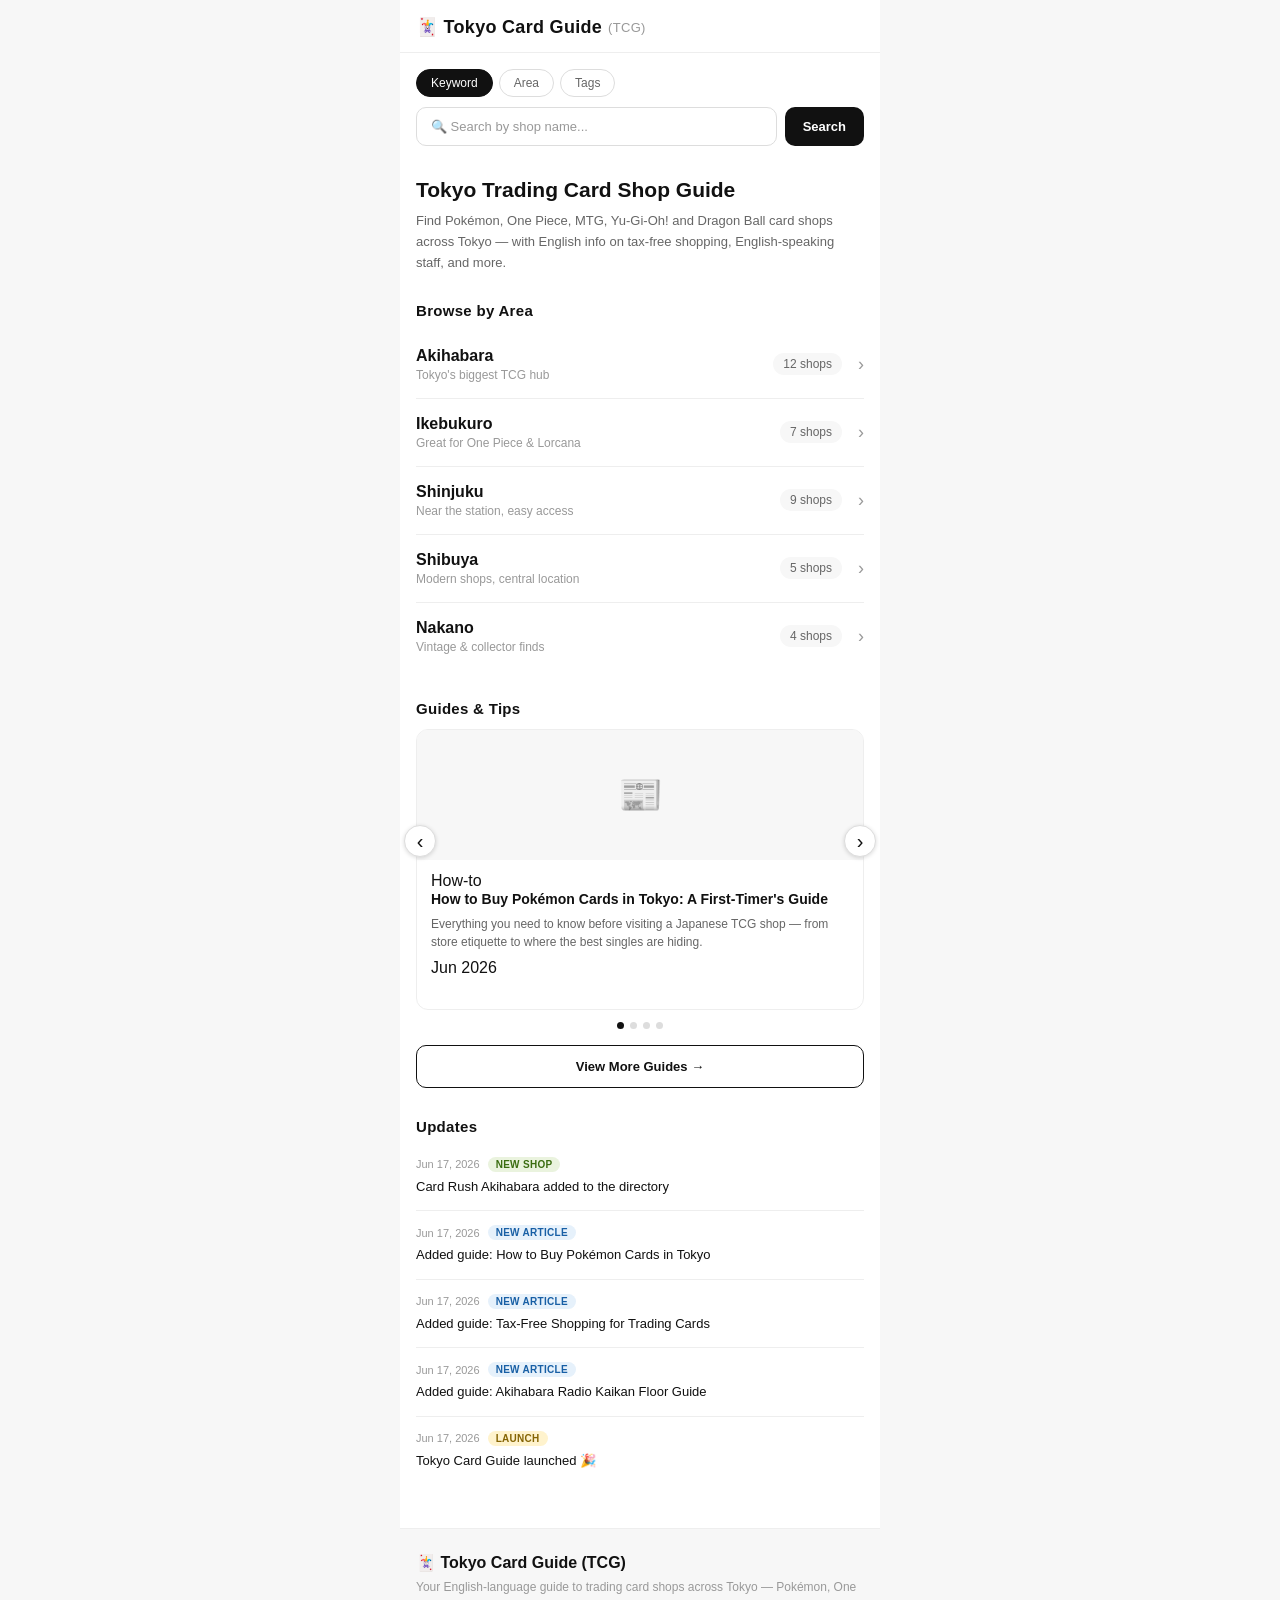
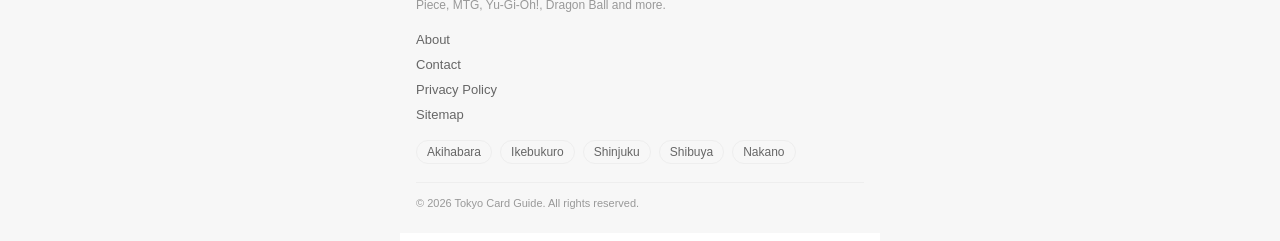
==== commit d6aa3884: "Add files via upload" ====
--- a/index.html
+++ b/index.html
@@ -198,7 +198,38 @@
       <a class="view-more-btn" href="blog.html">View More Guides →</a>
     </div>
 
-  </div>
+    <!-- INFO / UPDATES -->
+    <div class="section-header">
+      <h2>Updates</h2>
+    </div>
+    <div class="info-list">
+
+      <div class="info-item">
+        <div class="info-meta"><span class="info-date">Jun 17, 2026</span><span class="info-badge new">New Shop</span></div>
+        <div class="info-title">Card Rush Akihabara added to the directory</div>
+      </div>
+
+      <div class="info-item">
+        <div class="info-meta"><span class="info-date">Jun 17, 2026</span><span class="info-badge article">New Article</span></div>
+        <div class="info-title">Added guide: How to Buy Pokémon Cards in Tokyo</div>
+      </div>
+
+      <div class="info-item">
+        <div class="info-meta"><span class="info-date">Jun 17, 2026</span><span class="info-badge article">New Article</span></div>
+        <div class="info-title">Added guide: Tax-Free Shopping for Trading Cards</div>
+      </div>
+
+      <div class="info-item">
+        <div class="info-meta"><span class="info-date">Jun 17, 2026</span><span class="info-badge article">New Article</span></div>
+        <div class="info-title">Added guide: Akihabara Radio Kaikan Floor Guide</div>
+      </div>
+
+      <div class="info-item">
+        <div class="info-meta"><span class="info-date">Jun 17, 2026</span><span class="info-badge launch">Launch</span></div>
+        <div class="info-title">Tokyo Card Guide launched 🎉</div>
+      </div>
+
+    </div>
 
   <!-- FOOTER -->
   <footer class="site-footer">
--- a/style.css
+++ b/style.css
@@ -188,7 +188,8 @@
 .guide-slider-wrap { padding: 8px 0 4px; }
 
 .guide-slider-container {
-  position: relative; padding: 0 16px;
+  position: relative;
+  margin: 0 16px;
 }
 
 .guide-slider {
@@ -202,21 +203,21 @@
   flex: 0 0 100%; scroll-snap-align: start;
   border: 1px solid var(--color-border); border-radius: var(--radius-lg);
   overflow: hidden; display: block; text-decoration: none;
-  background: var(--color-bg);
+  background: var(--color-bg); min-width: 0;
 }
 
 /* ARROW BUTTONS */
 .slider-arrow {
-  position: absolute; top: 45%; transform: translateY(-50%);
+  position: absolute; top: 40%; transform: translateY(-50%);
   width: 32px; height: 32px; border-radius: 50%;
   background: var(--color-bg); border: 1px solid var(--color-border-strong);
   font-size: 20px; cursor: pointer;
   display: flex; align-items: center; justify-content: center;
   color: var(--color-text); z-index: 2; font-family: inherit;
-  box-shadow: 0 1px 4px rgba(0,0,0,0.1);
-}
-.slider-arrow.left { left: 4px; }
-.slider-arrow.right { right: 4px; }
+  box-shadow: 0 1px 4px rgba(0,0,0,0.15);
+}
+.slider-arrow.left { left: -12px; }
+.slider-arrow.right { right: -12px; }
 
 .guide-slide-img {
   width: 100%; height: 130px; background: var(--color-bg-secondary);
@@ -245,8 +246,23 @@
 }
 
 /* ============================================
-   BREADCRUMB
-   ============================================ */
+   INFO / UPDATES SECTION
+   ============================================ */
+.info-list { padding: 4px 16px 16px; display: flex; flex-direction: column; }
+.info-item {
+  padding: 14px 0; border-bottom: 1px solid var(--color-border);
+}
+.info-item:last-child { border-bottom: none; }
+.info-meta { display: flex; align-items: center; gap: 8px; margin-bottom: 5px; }
+.info-date { font-size: 11px; color: var(--color-text-tertiary); }
+.info-badge {
+  font-size: 10px; font-weight: 700; padding: 2px 8px;
+  border-radius: 20px; text-transform: uppercase; letter-spacing: 0.3px;
+}
+.info-badge.new { background: #EAF3DE; color: #3B6D11; }
+.info-badge.article { background: #E6F1FB; color: #185FA5; }
+.info-badge.launch { background: #FFF3CD; color: #856404; }
+.info-title { font-size: 13px; color: var(--color-text); line-height: 1.5; }
 .breadcrumb { padding: 12px 16px 0; font-size: 12px; color: var(--color-text-tertiary); }
 .breadcrumb a { color: #1a5fbf; }
 
